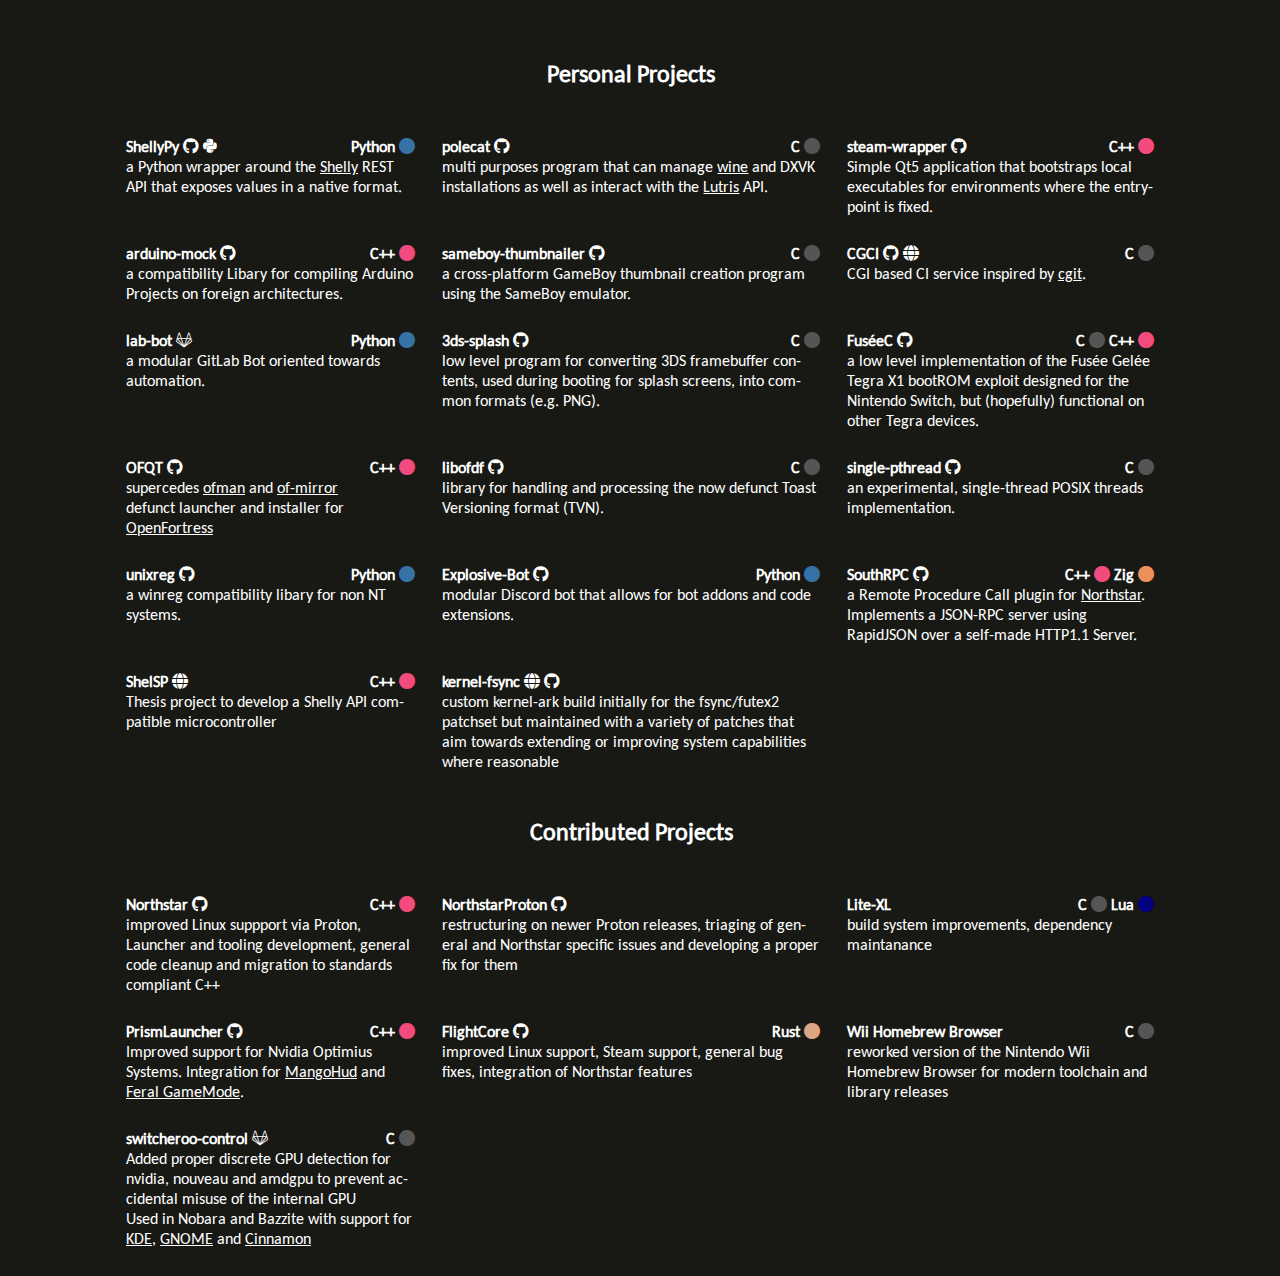
==== projects/index.html @ edec56d6 "remove of-mirror, update southrpc, add shelsp, kernel-fsync switcheroo-control" ====
<!DOCTYPE html>
<html lang="en">
    <head>
        <title>Jan Drögehoff</title>
        <meta charset="utf-8">
        <meta name="viewport" content="width=device-width, initial-scale=1.0, maximum-scale=1.0, shrink-to-fit=no">
        <meta http-equiv="X-UA-Compatible" content="IE=Edge" />

        <link rel="icon" type="image/png" sizes="32x32" href="/favicons/favicon-32x32.png">
        <link rel="shortcut icon" href="/favicons/favicon.ico">

        <link rel="stylesheet" type="text/css" href="/fonts/Carlito.css">
        <link rel="stylesheet" type="text/css" href="/css/body.css">
        <link href="/thirdparty/fontawesome/css/fontawesome.css" rel="stylesheet">
        <link href="/thirdparty/fontawesome/css/brands.css" rel="stylesheet">
        <link href="/thirdparty/fontawesome/css/solid.css" rel="stylesheet">

        <meta property="theme-color" content="#c56c5f">
        <meta property="og:title" content="Jan Drögehoff">
        <meta property="og:description" content="Software Engineer and active Open-Source Contributor">
        <meta name="description" content="Software Engineer and active Open-Source Contributor.">
        <meta property="og:url" content="https://jandroegehoff.de">
        <meta property="og:type" content="website">
        <meta property="twitter:creator" content="@jandroegehoff">
    </head>
    <body>
        <div class="container">
            <div id="content">
                <div class="projects">
                    <table>
                        <tr>
                            <th></th>
                            <th><h2>Personal Projects</h2></th>
                            <th></th>
                        </tr>
                        <tr>
                            <td>
                                <b><a href="https://github.com/Jan200101/ShellyPy">ShellyPy</a></b> <a class="fab fa-github" href="https://github.com/Jan200101/ShellyPy"></a> <a class="fab fa-python" href="https://pypi.org/project/ShellyPy/"></a>
                                <span class="language">
                                    Python <i class="fa-solid fa-circle circle-lang-python"></i>
                                </span><br>
                                a Python wrapper around the <a class="underline" href="https://shelly.cloud/">Shelly</a> REST API that exposes values in a native format.
                            </td>
                            <td>
                                <b><a href="https://github.com/Jan200101/polecat">polecat</a></b> <a class="fab fa-github" href="https://github.com/Jan200101/polecat"></a>
                                <span class="language">
                                    C <i class="fa-solid fa-circle circle-lang-c"></i>
                                </span><br>
                                multi purposes program that can manage <a class="underline" href="https://en.wikipedia.org/wiki/Wine_(software)">wine</a> and DXVK installations as well as interact with the <a class="underline" href="https://lutris.net">Lutris</a> API.
                            </td>
                            <td>
                                <b><a href="https://github.com/Jan200101/steam-wrapper">steam-wrapper</a></b> <a class="fab fa-github" href="https://github.com/Jan200101/steam-wrapper"></a>
                                <span class="language">
                                    C++ <i class="fa-solid fa-circle circle-lang-cxx"></i>
                                </span><br>
                                Simple Qt5 application that bootstraps local executables for environments where the entrypoint is fixed.
                            </td>
                        </tr>
                        <tr>
                            <td>
                                <b><a href="https://github.com/Jan200101/arduino-mock">arduino-mock</a></b> <a class="fab fa-github" href="https://github.com/Jan200101/arduino-mock"></a>
                                <span class="language">
                                    C++ <i class="fa-solid fa-circle circle-lang-cxx"></i>
                                </span><br>
                                a compatibility Libary for compiling Arduino Projects on foreign architectures.
                            </td>
                            <td>
                                <b><a href="https://github.com/Jan200101/sameboy-thumbnailer">sameboy-thumbnailer</a></b> <a class="fab fa-github" href="https://github.com/Jan200101/sameboy-thumbnailer"></a>
                                <span class="language">
                                    C <i class="fa-solid fa-circle circle-lang-c"></i>
                                </span><br>
                                a cross-platform GameBoy thumbnail creation program using the SameBoy emulator.
                            </td>
                            <td>
                                <b><a href="https://github.com/Jan200101/cgci">CGCI</a></b> <a class="fab fa-github" href="https://github.com/Jan200101/cgci"></a> <a class="fa fa-globe" href="https://ci.jandroegehoff.de/" target="_blank"></a>
                                <span class="language">
                                    C <i class="fa-solid fa-circle circle-lang-c"></i>
                                </span><br>
                                CGI based CI service inspired by <a class="underline" href="https://git.zx2c4.com/cgit/about/">cgit</a>.
                            </td>
                        </tr>
                        <tr>
                            <td>
                                <b><a href="https://gitlab.com/modular-gitlab-bot/lab-bot">lab-bot</a></b> <a class="fab fa-gitlab" href="https://gitlab.com/modular-gitlab-bot/lab-bot"></a>
                                <span class="language">
                                    Python <i class="fa-solid fa-circle circle-lang-python"></i>
                                </span><br>
                                a modular GitLab Bot oriented towards automation.
                            </td>
                            <td>
                                <b><a href="https://github.com/Jan200101/3ds-splash">3ds-splash</a></b> <a class="fab fa-github" href="https://github.com/Jan200101/3ds-splash"></a>
                                <span class="language">
                                    C <i class="fa-solid fa-circle circle-lang-c"></i>
                                </span><br>
                                low level program for converting 3DS framebuffer contents, used during booting for splash screens, into common formats (e.g. PNG).
                            </td>
                            <td>
                                <b><a href="https://github.com/Jan200101/fuseec">FuséeC</a></b> <a class="fab fa-github" href="https://github.com/Jan200101/fuseec"></a>
                                <span class="language">
                                    C <i class="fa-solid fa-circle circle-lang-c"></i> C++ <i class="fa-solid fa-circle circle-lang-cxx"></i>
                                </span><br>
                                a low level implementation of the Fusée Gelée Tegra X1 bootROM exploit
                                designed for the Nintendo Switch, but (hopefully) functional on other Tegra devices.
                            </td>
                        </tr>
                        <tr>
                            <td>
                                <b><a href="https://github.com/Jan200101/OFQT">OFQT</a></b> <a class="fab fa-github" href="https://github.com/Jan200101/OFQT"></a>
                                <span class="language">
                                    C++ <i class="fa-solid fa-circle circle-lang-cxx"></i>
                                </span><br>
                                supercedes <a href="https://github.com/Jan200101/ofman" class="underline">ofman</a> and <a href="https://github.com/Jan200101/of-mirror" class="underline">of-mirror</a><br>
                                defunct launcher and installer for <a href="https://openfortress.fun/" class="underline">OpenFortress</a>
                            </td>
                            <td>
                                <b><a href="https://github.com/Jan200101/libofdf">libofdf</a></b> <a class="fab fa-github" href="https://github.com/Jan200101/libofdf"></a>
                                <span class="language">
                                    C <i class="fa-solid fa-circle circle-lang-c"></i>
                                </span><br>
                                library for handling and processing the now defunct Toast Versioning format (TVN).
                            </td>
                            <td>
                                <b><a href="https://github.com/Jan200101/single-pthread">single-pthread</a></b> <a class="fab fa-github" href="https://github.com/Jan200101/single-pthread"></a>
                                <span class="language">
                                    C <i class="fa-solid fa-circle circle-lang-c"></i>
                                </span><br>
                                an experimental, single-thread POSIX threads implementation.
                            </td>
                        </tr>
                        <tr>
                            <td>
                                <b><a href="https://github.com/Jan200101/unixreg">unixreg</a></b> <a class="fab fa-github" href="https://github.com/Jan200101/unixreg"></a>
                                <span class="language">
                                    Python <i class="fa-solid fa-circle circle-lang-python"></i>
                                </span><br>
                                a winreg compatibility libary for non NT systems.
                            </td>
                            <td>
                                <b><a href="https://github.com/Jan200101/Explosive-Bot">Explosive-Bot</a></b> <a class="fab fa-github" href="https://github.com/Jan200101/Explosive-Bot"></a>
                                <span class="language">
                                    Python <i class="fa-solid fa-circle circle-lang-python"></i>
                                </span><br>
                                modular Discord bot that allows for bot addons and code extensions.
                            </td>
                            <td>
                                <b><a href="https://github.com/Jan200101/SouthRPC">SouthRPC</a></b> <a class="fab fa-github" href="https://github.com/Jan200101/SouthRPC"></a>
                                <span class="language">
                                    C++ <i class="fa-solid fa-circle circle-lang-cxx"></i> Zig <i class="fa-solid fa-circle circle-lang-zig"></i>
                                </span><br>
                                a Remote Procedure Call plugin for <a href="https://northstar.tf" class="underline">Northstar</a>.
                                Implements a JSON-RPC server using RapidJSON over a self-made HTTP1.1 Server.
                            </td>
                        </tr>
                        <tr>
                            <td>
                                <b><a href="https://cgit.jandroegehoff.de/ShelSP.git/">ShelSP</a></b> <a class="fa-solid fa-globe" href="https://cgit.jandroegehoff.de/ShelSP.git/"></a>
                                <span class="language">
                                    C++ <i class="fa-solid fa-circle circle-lang-cxx"></i>
                                </span><br>
                                Thesis project to develop a Shelly API compatible microcontroller
                            </td>
                            <td>
                                <b><a href="https://pagure.io/kernel-fsync">kernel-fsync</a></b> <a class="fa-solid fa-globe" href="https://pagure.io/kernel-fsync"></a> <a class="fab fa-github" href="https://github.com/Jan200101/kernel-fsync"></a>
                                <span class="language">
                                </span><br>
                                custom kernel-ark build initially for the fsync/futex2 patchset but maintained with a variety of patches that aim towards extending or improving system capabilities where reasonable
                            </td>
                            <td>
                            </td>
                        </tr>

                        <tr>
                            <th></th>
                            <th><h2>Contributed Projects</h2></th>
                            <th></th>
                        </tr>
                        <tr>
                            <td>
                                <b><a href="https://northstar.tf/">Northstar</a> <a class="fab fa-github" href="https://github.com/R2Northstar/NorthstarLauncher"></a></b>
                                <span class="language">
                                    C++ <i class="fa-solid fa-circle circle-lang-cxx"></i>
                                </span><br>
                                improved Linux suppport via Proton, Launcher and tooling development, general code cleanup and migration to standards compliant C++
                            </td>
                            <td>
                                <b><a href="https://github.com/R2NorthstarTools/NorthstarProton">NorthstarProton</a> <a class="fab fa-github" href="https://github.com/R2NorthstarTools/NorthstarProton"></a></b>
                                <br>
                                restructuring on newer Proton releases, triaging of general and Northstar specific issues and developing  a proper fix for them
                            </td>
                            <td>
                                <b><a href="https://lite-xl.com/">Lite-XL</a></b>
                                <span class="language">
                                    C <i class="fa-solid fa-circle circle-lang-c"></i> Lua <i class="fa-solid fa-circle circle-lang-lua"></i>
                                </span><br>
                                build system improvements, dependency maintanance
                            </td>
                        </tr>
                        <tr>
                            <td>
                                <b><a href="https://prismlauncher.org/">PrismLauncher</a> <a class="fab fa-github" href="https://github.com/PrismLauncher/PrismLauncher"></a></b>
                                <span class="language">
                                    C++ <i class="fa-solid fa-circle circle-lang-cxx"></i>
                                </span><br>
                                Improved support for Nvidia Optimius Systems.
                                Integration for <a href="https://github.com/flightlessmango/MangoHud" class="underline">MangoHud</a> and <a href="https://github.com/FeralInteractive/gamemode" class="underline">Feral GameMode</a>.
                            </td>
                            <td>
                                <b><a href="https://github.com/R2NorthstarTools/FlightCore">FlightCore</a> <a class="fab fa-github" href="https://github.com/R2NorthstarTools/FlightCore"></a></b>
                                <span class="language">
                                    Rust <i class="fa-solid fa-circle circle-lang-rust"></i>
                                </span><br>
                                improved Linux support, Steam support, general bug fixes, integration of Northstar features
                            </td>
                            <td>
                                <b><a href="https://github.com/Jan200101/hbb">Wii Homebrew Browser</a></b>
                                <span class="language">
                                    C <i class="fa-solid fa-circle circle-lang-c"></i>
                                </span><br>
                                reworked version of the Nintendo Wii Homebrew Browser for modern toolchain and library releases
                            </td>
                        </tr>
                        <tr>
                            <td>
                                <b><a href="https://gitlab.freedesktop.org/hadess/switcheroo-control/">switcheroo-control</a> <a class="fab fa-gitlab" href="https://gitlab.freedesktop.org/hadess/switcheroo-control/"></a></b>
                                <span class="language">
                                    C <i class="fa-solid fa-circle circle-lang-c"></i>
                                </span><br>
                                Added proper discrete GPU detection for nvidia, nouveau and amdgpu to prevent accidental misuse of the internal GPU<br>
                                Used in Nobara and Bazzite with support for <a href="https://invent.kde.org/frameworks/kio/-/merge_requests/1556" class="underline">KDE</a>, <a href="https://gitlab.gnome.org/GNOME/gnome-shell/-/merge_requests/3193" class="underline">GNOME</a> and <a href="https://github.com/linuxmint/xapp/pull/178" class="underline">Cinnamon</a>
                            </td>
                            <td>
                            </td>
                            <td>
                            </td>
                        </tr>
                    </table>
                </div>
            </div>
        </div>
    </body>
</html>
---- fonts/Carlito.css ----
@font-face {
  font-family: 'Carlito';
  font-style: normal;
  font-weight: normal;
  font-display: auto;
  font-display: swap;
  src: url("../thirdparty/carlito/Carlito-Regular.ttf") format("truetype");
}
---- css/body.css ----
:root
{
   --transparency: 0.85;
   --icon-color: var(--background-color);
   --icon-hover-color: #404040;
   --icon-background: var(--font-color);
   --icon-width: 50px;
   --icon-height: 50px;


   --background-color: #181915;
   --font-color: white;

   font-family: Carlito, Sans-serif, Arial;
}

html, body
{
    scroll-behavior: smooth;
    height: 99%;
    margin: 0;
    color: var(--font-color);
    background-color: var(--background-color);
}

a:link,
a:visited
{
    color: var(--font-color);
    text-decoration: none;
}

.underline,
.underline:link,
.underline:visited
{
    text-decoration: underline;
}

h1
{
    margin: 0;
}

.container
{
    width: 100%;
    height: 100%;
}

.container .right,
.container .left
{
    display: flex;
    position: relative;

    height: 100%;
    width: 50%;

    align-items: center;
    justify-content: center;

}

.container .right
{
    float: right;
}

.container .left
{
    float: left;
}

.container div .info,
.container div .person
{
    display: flex;
    vertical-align: top;
    hyphens: auto;
    overflow-wrap: break-word;
}

.container div .person
{
    width: 35vw;

}

.container div .person .description
{
    width: 100%;
    margin-left: auto;
    margin-right: auto;
    text-align: center;
}

.container div .person .description img
{
    width: 192px;
    border-radius: 50%;
    display: block;
    margin-left: auto;
    margin-right: auto;
}

.container div .person .description .arrow
{
    position: absolute;
    display: none;
    bottom: 10%;
    left: 0;
    right: 0;
    font-size: 2.5em;
}

.container div .info
{
    margin-top: 5.5vh;
    width: 45vw;
}

.container div .info ul
{
    list-style-type: none;
}

.container div .info .links
{
    word-spacing: 8px;
}

.container div .info .links a
{
    font-size: 2.7em;
    width: var(--icon-width);
    height: var(--icon-height);
    text-align: center;
    line-height: var(--icon-height);
    color: var(--icon-color);
    background-color: var(--icon-background);
    border: 7px solid var(--icon-background);
    border-radius: 100%;
    margin-bottom: 15px;
}

.container div .info .links a:link,
.container div .info .links a:visited
{
    color: var(--icon-color);
    text-decoration: none;
}

.container div .info .links a:hover
{
    color: var(--icon-hover-color);
}

.container div .info .more {
    padding-left: 10px;
}

.container div .projects {
    margin: 16px 0 16px 0;
}

.container div .projects table {
    border-spacing: 25px;

    margin-left: auto;
    margin-right: auto;

    max-width: 1080px;
}

.container div .projects table td,
.container div .projects table th
{
    vertical-align: top;
    hyphens: auto;
    overflow-wrap: break-word;
}

.container div .projects a:link:hover
{
    text-decoration: underline;
}

@media screen and (max-width:930px),
       screen and (max-height:640px)
{
    .container
    {
        height: 105%;
    }

    .container .right,
    .container .left
    {
        width: 100%;
    }

    .container div .info,
    .container div .person
    {
        width: 75% !important;
    }

    .container div .info ul {
        padding-inline-start: 20px;
    }

    @media screen and (min-height: 420px)
    {
        .container div .person .description .arrow
        {
            display: block;
        }
    }
}

@media screen and (max-width:440px)
{
    .container div .info,
    .container div .person
    {
        width: 85% !important;
    }
}

@media screen and (max-width:390px)
{
    .container div .info,
    .container div .person
    {
        width: 95% !important;
    }

    .container div .info ul {
        padding-inline-start: 0;
    }
}


@media screen and (max-width: 580px)
{
    .container div .projects
    {
        padding: 0;
    }
}

.language {
    float: right;
    font-weight: bold;
}

.circle-lang-python { color: #3572A5; }
.circle-lang-lua { color: #000080; }
.circle-lang-c { color: #555555; }
.circle-lang-cxx { color: #f34b7d; }
.circle-lang-zig { color: #ec915c; }
.circle-lang-rust { color: #dea584; }
---- thirdparty/fontawesome/css/brands.css ----
/*!
 * Font Awesome Free 6.1.1 by @fontawesome - https://fontawesome.com
 * License - https://fontawesome.com/license/free (Icons: CC BY 4.0, Fonts: SIL OFL 1.1, Code: MIT License)
 * Copyright 2022 Fonticons, Inc.
 */
:root, :host {
  --fa-font-brands: normal 400 1em/1 "Font Awesome 6 Brands"; }

@font-face {
  font-family: 'Font Awesome 6 Brands';
  font-style: normal;
  font-weight: 400;
  font-display: block;
  src: url("../webfonts/fa-brands-400.woff2") format("woff2"), url("../webfonts/fa-brands-400.ttf") format("truetype"); }

.fab,
.fa-brands {
  font-family: 'Font Awesome 6 Brands';
  font-weight: 400; }

.fa-42-group:before {
  content: "\e080"; }

.fa-innosoft:before {
  content: "\e080"; }

.fa-500px:before {
  content: "\f26e"; }

.fa-accessible-icon:before {
  content: "\f368"; }

.fa-accusoft:before {
  content: "\f369"; }

.fa-adn:before {
  content: "\f170"; }

.fa-adversal:before {
  content: "\f36a"; }

.fa-affiliatetheme:before {
  content: "\f36b"; }

.fa-airbnb:before {
  content: "\f834"; }

.fa-algolia:before {
  content: "\f36c"; }

.fa-alipay:before {
  content: "\f642"; }

.fa-amazon:before {
  content: "\f270"; }

.fa-amazon-pay:before {
  content: "\f42c"; }

.fa-amilia:before {
  content: "\f36d"; }

.fa-android:before {
  content: "\f17b"; }

.fa-angellist:before {
  content: "\f209"; }

.fa-angrycreative:before {
  content: "\f36e"; }

.fa-angular:before {
  content: "\f420"; }

.fa-app-store:before {
  content: "\f36f"; }

.fa-app-store-ios:before {
  content: "\f370"; }

.fa-apper:before {
  content: "\f371"; }

.fa-apple:before {
  content: "\f179"; }

.fa-apple-pay:before {
  content: "\f415"; }

.fa-artstation:before {
  content: "\f77a"; }

.fa-asymmetrik:before {
  content: "\f372"; }

.fa-atlassian:before {
  content: "\f77b"; }

.fa-audible:before {
  content: "\f373"; }

.fa-autoprefixer:before {
  content: "\f41c"; }

.fa-avianex:before {
  content: "\f374"; }

.fa-aviato:before {
  content: "\f421"; }

.fa-aws:before {
  content: "\f375"; }

.fa-bandcamp:before {
  content: "\f2d5"; }

.fa-battle-net:before {
  content: "\f835"; }

.fa-behance:before {
  content: "\f1b4"; }

.fa-behance-square:before {
  content: "\f1b5"; }

.fa-bilibili:before {
  content: "\e3d9"; }

.fa-bimobject:before {
  content: "\f378"; }

.fa-bitbucket:before {
  content: "\f171"; }

.fa-bitcoin:before {
  content: "\f379"; }

.fa-bity:before {
  content: "\f37a"; }

.fa-black-tie:before {
  content: "\f27e"; }

.fa-blackberry:before {
  content: "\f37b"; }

.fa-blogger:before {
  content: "\f37c"; }

.fa-blogger-b:before {
  content: "\f37d"; }

.fa-bluetooth:before {
  content: "\f293"; }

.fa-bluetooth-b:before {
  content: "\f294"; }

.fa-bootstrap:before {
  content: "\f836"; }

.fa-bots:before {
  content: "\e340"; }

.fa-btc:before {
  content: "\f15a"; }

.fa-buffer:before {
  content: "\f837"; }

.fa-buromobelexperte:before {
  content: "\f37f"; }

.fa-buy-n-large:before {
  content: "\f8a6"; }

.fa-buysellads:before {
  content: "\f20d"; }

.fa-canadian-maple-leaf:before {
  content: "\f785"; }

.fa-cc-amazon-pay:before {
  content: "\f42d"; }

.fa-cc-amex:before {
  content: "\f1f3"; }

.fa-cc-apple-pay:before {
  content: "\f416"; }

.fa-cc-diners-club:before {
  content: "\f24c"; }

.fa-cc-discover:before {
  content: "\f1f2"; }

.fa-cc-jcb:before {
  content: "\f24b"; }

.fa-cc-mastercard:before {
  content: "\f1f1"; }

.fa-cc-paypal:before {
  content: "\f1f4"; }

.fa-cc-stripe:before {
  content: "\f1f5"; }

.fa-cc-visa:before {
  content: "\f1f0"; }

.fa-centercode:before {
  content: "\f380"; }

.fa-centos:before {
  content: "\f789"; }

.fa-chrome:before {
  content: "\f268"; }

.fa-chromecast:before {
  content: "\f838"; }

.fa-cloudflare:before {
  content: "\e07d"; }

.fa-cloudscale:before {
  content: "\f383"; }

.fa-cloudsmith:before {
  content: "\f384"; }

.fa-cloudversify:before {
  content: "\f385"; }

.fa-cmplid:before {
  content: "\e360"; }

.fa-codepen:before {
  content: "\f1cb"; }

.fa-codiepie:before {
  content: "\f284"; }

.fa-confluence:before {
  content: "\f78d"; }

.fa-connectdevelop:before {
  content: "\f20e"; }

.fa-contao:before {
  content: "\f26d"; }

.fa-cotton-bureau:before {
  content: "\f89e"; }

.fa-cpanel:before {
  content: "\f388"; }

.fa-creative-commons:before {
  content: "\f25e"; }

.fa-creative-commons-by:before {
  content: "\f4e7"; }

.fa-creative-commons-nc:before {
  content: "\f4e8"; }

.fa-creative-commons-nc-eu:before {
  content: "\f4e9"; }

.fa-creative-commons-nc-jp:before {
  content: "\f4ea"; }

.fa-creative-commons-nd:before {
  content: "\f4eb"; }

.fa-creative-commons-pd:before {
  content: "\f4ec"; }

.fa-creative-commons-pd-alt:before {
  content: "\f4ed"; }

.fa-creative-commons-remix:before {
  content: "\f4ee"; }

.fa-creative-commons-sa:before {
  content: "\f4ef"; }

.fa-creative-commons-sampling:before {
  content: "\f4f0"; }

.fa-creative-commons-sampling-plus:before {
  content: "\f4f1"; }

.fa-creative-commons-share:before {
  content: "\f4f2"; }

.fa-creative-commons-zero:before {
  content: "\f4f3"; }

.fa-critical-role:before {
  content: "\f6c9"; }

.fa-css3:before {
  content: "\f13c"; }

.fa-css3-alt:before {
  content: "\f38b"; }

.fa-cuttlefish:before {
  content: "\f38c"; }

.fa-d-and-d:before {
  content: "\f38d"; }

.fa-d-and-d-beyond:before {
  content: "\f6ca"; }

.fa-dailymotion:before {
  content: "\e052"; }

.fa-dashcube:before {
  content: "\f210"; }

.fa-deezer:before {
  content: "\e077"; }

.fa-delicious:before {
  content: "\f1a5"; }

.fa-deploydog:before {
  content: "\f38e"; }

.fa-deskpro:before {
  content: "\f38f"; }

.fa-dev:before {
  content: "\f6cc"; }

.fa-deviantart:before {
  content: "\f1bd"; }

.fa-dhl:before {
  content: "\f790"; }

.fa-diaspora:before {
  content: "\f791"; }

.fa-digg:before {
  content: "\f1a6"; }

.fa-digital-ocean:before {
  content: "\f391"; }

.fa-discord:before {
  content: "\f392"; }

.fa-discourse:before {
  content: "\f393"; }

.fa-dochub:before {
  content: "\f394"; }

.fa-docker:before {
  content: "\f395"; }

.fa-draft2digital:before {
  content: "\f396"; }

.fa-dribbble:before {
  content: "\f17d"; }

.fa-dribbble-square:before {
  content: "\f397"; }

.fa-dropbox:before {
  content: "\f16b"; }

.fa-drupal:before {
  content: "\f1a9"; }

.fa-dyalog:before {
  content: "\f399"; }

.fa-earlybirds:before {
  content: "\f39a"; }

.fa-ebay:before {
  content: "\f4f4"; }

.fa-edge:before {
  content: "\f282"; }

.fa-edge-legacy:before {
  content: "\e078"; }

.fa-elementor:before {
  content: "\f430"; }

.fa-ello:before {
  content: "\f5f1"; }

.fa-ember:before {
  content: "\f423"; }

.fa-empire:before {
  content: "\f1d1"; }

.fa-envira:before {
  content: "\f299"; }

.fa-erlang:before {
  content: "\f39d"; }

.fa-ethereum:before {
  content: "\f42e"; }

.fa-etsy:before {
  content: "\f2d7"; }

.fa-evernote:before {
  content: "\f839"; }

.fa-expeditedssl:before {
  content: "\f23e"; }

.fa-facebook:before {
  content: "\f09a"; }

.fa-facebook-f:before {
  content: "\f39e"; }

.fa-facebook-messenger:before {
  content: "\f39f"; }

.fa-facebook-square:before {
  content: "\f082"; }

.fa-fantasy-flight-games:before {
  content: "\f6dc"; }

.fa-fedex:before {
  content: "\f797"; }

.fa-fedora:before {
  content: "\f798"; }

.fa-figma:before {
  content: "\f799"; }

.fa-firefox:before {
  content: "\f269"; }

.fa-firefox-browser:before {
  content: "\e007"; }

.fa-first-order:before {
  content: "\f2b0"; }

.fa-first-order-alt:before {
  content: "\f50a"; }

.fa-firstdraft:before {
  content: "\f3a1"; }

.fa-flickr:before {
  content: "\f16e"; }

.fa-flipboard:before {
  content: "\f44d"; }

.fa-fly:before {
  content: "\f417"; }

.fa-font-awesome:before {
  content: "\f2b4"; }

.fa-font-awesome-flag:before {
  content: "\f2b4"; }

.fa-font-awesome-logo-full:before {
  content: "\f2b4"; }

.fa-fonticons:before {
  content: "\f280"; }

.fa-fonticons-fi:before {
  content: "\f3a2"; }

.fa-fort-awesome:before {
  content: "\f286"; }

.fa-fort-awesome-alt:before {
  content: "\f3a3"; }

.fa-forumbee:before {
  content: "\f211"; }

.fa-foursquare:before {
  content: "\f180"; }

.fa-free-code-camp:before {
  content: "\f2c5"; }

.fa-freebsd:before {
  content: "\f3a4"; }

.fa-fulcrum:before {
  content: "\f50b"; }

.fa-galactic-republic:before {
  content: "\f50c"; }

.fa-galactic-senate:before {
  content: "\f50d"; }

.fa-get-pocket:before {
  content: "\f265"; }

.fa-gg:before {
  content: "\f260"; }

.fa-gg-circle:before {
  content: "\f261"; }

.fa-git:before {
  content: "\f1d3"; }

.fa-git-alt:before {
  content: "\f841"; }

.fa-git-square:before {
  content: "\f1d2"; }

.fa-github:before {
  content: "\f09b"; }

.fa-github-alt:before {
  content: "\f113"; }

.fa-github-square:before {
  content: "\f092"; }

.fa-gitkraken:before {
  content: "\f3a6"; }

.fa-gitlab:before {
  content: "\f296"; }

.fa-gitter:before {
  content: "\f426"; }

.fa-glide:before {
  content: "\f2a5"; }

.fa-glide-g:before {
  content: "\f2a6"; }

.fa-gofore:before {
  content: "\f3a7"; }

.fa-golang:before {
  content: "\e40f"; }

.fa-goodreads:before {
  content: "\f3a8"; }

.fa-goodreads-g:before {
  content: "\f3a9"; }

.fa-google:before {
  content: "\f1a0"; }

.fa-google-drive:before {
  content: "\f3aa"; }

.fa-google-pay:before {
  content: "\e079"; }

.fa-google-play:before {
  content: "\f3ab"; }

.fa-google-plus:before {
  content: "\f2b3"; }

.fa-google-plus-g:before {
  content: "\f0d5"; }

.fa-google-plus-square:before {
  content: "\f0d4"; }

.fa-google-wallet:before {
  content: "\f1ee"; }

.fa-gratipay:before {
  content: "\f184"; }

.fa-grav:before {
  content: "\f2d6"; }

.fa-gripfire:before {
  content: "\f3ac"; }

.fa-grunt:before {
  content: "\f3ad"; }

.fa-guilded:before {
  content: "\e07e"; }

.fa-gulp:before {
  content: "\f3ae"; }

.fa-hacker-news:before {
  content: "\f1d4"; }

.fa-hacker-news-square:before {
  content: "\f3af"; }

.fa-hackerrank:before {
  content: "\f5f7"; }

.fa-hashnode:before {
  content: "\e499"; }

.fa-hips:before {
  content: "\f452"; }

.fa-hire-a-helper:before {
  content: "\f3b0"; }

.fa-hive:before {
  content: "\e07f"; }

.fa-hooli:before {
  content: "\f427"; }

.fa-hornbill:before {
  content: "\f592"; }

.fa-hotjar:before {
  content: "\f3b1"; }

.fa-houzz:before {
  content: "\f27c"; }

.fa-html5:before {
  content: "\f13b"; }

.fa-hubspot:before {
  content: "\f3b2"; }

.fa-ideal:before {
  content: "\e013"; }

.fa-imdb:before {
  content: "\f2d8"; }

.fa-instagram:before {
  content: "\f16d"; }

.fa-instagram-square:before {
  content: "\e055"; }

.fa-instalod:before {
  content: "\e081"; }

.fa-intercom:before {
  content: "\f7af"; }

.fa-internet-explorer:before {
  content: "\f26b"; }

.fa-invision:before {
  content: "\f7b0"; }

.fa-ioxhost:before {
  content: "\f208"; }

.fa-itch-io:before {
  content: "\f83a"; }

.fa-itunes:before {
  content: "\f3b4"; }

.fa-itunes-note:before {
  content: "\f3b5"; }

.fa-java:before {
  content: "\f4e4"; }

.fa-jedi-order:before {
  content: "\f50e"; }

.fa-jenkins:before {
  content: "\f3b6"; }

.fa-jira:before {
  content: "\f7b1"; }

.fa-joget:before {
  content: "\f3b7"; }

.fa-joomla:before {
  content: "\f1aa"; }

.fa-js:before {
  content: "\f3b8"; }

.fa-js-square:before {
  content: "\f3b9"; }

.fa-jsfiddle:before {
  content: "\f1cc"; }

.fa-kaggle:before {
  content: "\f5fa"; }

.fa-keybase:before {
  content: "\f4f5"; }

.fa-keycdn:before {
  content: "\f3ba"; }

.fa-kickstarter:before {
  content: "\f3bb"; }

.fa-kickstarter-k:before {
  content: "\f3bc"; }

.fa-korvue:before {
  content: "\f42f"; }

.fa-laravel:before {
  content: "\f3bd"; }

.fa-lastfm:before {
  content: "\f202"; }

.fa-lastfm-square:before {
  content: "\f203"; }

.fa-leanpub:before {
  content: "\f212"; }

.fa-less:before {
  content: "\f41d"; }

.fa-line:before {
  content: "\f3c0"; }

.fa-linkedin:before {
  content: "\f08c"; }

.fa-linkedin-in:before {
  content: "\f0e1"; }

.fa-linode:before {
  content: "\f2b8"; }

.fa-linux:before {
  content: "\f17c"; }

.fa-lyft:before {
  content: "\f3c3"; }

.fa-magento:before {
  content: "\f3c4"; }

.fa-mailchimp:before {
  content: "\f59e"; }

.fa-mandalorian:before {
  content: "\f50f"; }

.fa-markdown:before {
  content: "\f60f"; }

.fa-mastodon:before {
  content: "\f4f6"; }

.fa-maxcdn:before {
  content: "\f136"; }

.fa-mdb:before {
  content: "\f8ca"; }

.fa-medapps:before {
  content: "\f3c6"; }

.fa-medium:before {
  content: "\f23a"; }

.fa-medium-m:before {
  content: "\f23a"; }

.fa-medrt:before {
  content: "\f3c8"; }

.fa-meetup:before {
  content: "\f2e0"; }

.fa-megaport:before {
  content: "\f5a3"; }

.fa-mendeley:before {
  content: "\f7b3"; }

.fa-microblog:before {
  content: "\e01a"; }

.fa-microsoft:before {
  content: "\f3ca"; }

.fa-mix:before {
  content: "\f3cb"; }

.fa-mixcloud:before {
  content: "\f289"; }

.fa-mixer:before {
  content: "\e056"; }

.fa-mizuni:before {
  content: "\f3cc"; }

.fa-modx:before {
  content: "\f285"; }

.fa-monero:before {
  content: "\f3d0"; }

.fa-napster:before {
  content: "\f3d2"; }

.fa-neos:before {
  content: "\f612"; }

.fa-nfc-directional:before {
  content: "\e530"; }

.fa-nfc-symbol:before {
  content: "\e531"; }

.fa-nimblr:before {
  content: "\f5a8"; }

.fa-node:before {
  content: "\f419"; }

.fa-node-js:before {
  content: "\f3d3"; }

.fa-npm:before {
  content: "\f3d4"; }

.fa-ns8:before {
  content: "\f3d5"; }

.fa-nutritionix:before {
  content: "\f3d6"; }

.fa-octopus-deploy:before {
  content: "\e082"; }

.fa-odnoklassniki:before {
  content: "\f263"; }

.fa-odnoklassniki-square:before {
  content: "\f264"; }

.fa-old-republic:before {
  content: "\f510"; }

.fa-opencart:before {
  content: "\f23d"; }

.fa-openid:before {
  content: "\f19b"; }

.fa-opera:before {
  content: "\f26a"; }

.fa-optin-monster:before {
  content: "\f23c"; }

.fa-orcid:before {
  content: "\f8d2"; }

.fa-osi:before {
  content: "\f41a"; }

.fa-padlet:before {
  content: "\e4a0"; }

.fa-page4:before {
  content: "\f3d7"; }

.fa-pagelines:before {
  content: "\f18c"; }

.fa-palfed:before {
  content: "\f3d8"; }

.fa-patreon:before {
  content: "\f3d9"; }

.fa-paypal:before {
  content: "\f1ed"; }

.fa-perbyte:before {
  content: "\e083"; }

.fa-periscope:before {
  content: "\f3da"; }

.fa-phabricator:before {
  content: "\f3db"; }

.fa-phoenix-framework:before {
  content: "\f3dc"; }

.fa-phoenix-squadron:before {
  content: "\f511"; }

.fa-php:before {
  content: "\f457"; }

.fa-pied-piper:before {
  content: "\f2ae"; }

.fa-pied-piper-alt:before {
  content: "\f1a8"; }

.fa-pied-piper-hat:before {
  content: "\f4e5"; }

.fa-pied-piper-pp:before {
  content: "\f1a7"; }

.fa-pied-piper-square:before {
  content: "\e01e"; }

.fa-pinterest:before {
  content: "\f0d2"; }

.fa-pinterest-p:before {
  content: "\f231"; }

.fa-pinterest-square:before {
  content: "\f0d3"; }

.fa-pix:before {
  content: "\e43a"; }

.fa-playstation:before {
  content: "\f3df"; }

.fa-product-hunt:before {
  content: "\f288"; }

.fa-pushed:before {
  content: "\f3e1"; }

.fa-python:before {
  content: "\f3e2"; }

.fa-qq:before {
  content: "\f1d6"; }

.fa-quinscape:before {
  content: "\f459"; }

.fa-quora:before {
  content: "\f2c4"; }

.fa-r-project:before {
  content: "\f4f7"; }

.fa-raspberry-pi:before {
  content: "\f7bb"; }

.fa-ravelry:before {
  content: "\f2d9"; }

.fa-react:before {
  content: "\f41b"; }

.fa-reacteurope:before {
  content: "\f75d"; }

.fa-readme:before {
  content: "\f4d5"; }

.fa-rebel:before {
  content: "\f1d0"; }

.fa-red-river:before {
  content: "\f3e3"; }

.fa-reddit:before {
  content: "\f1a1"; }

.fa-reddit-alien:before {
  content: "\f281"; }

.fa-reddit-square:before {
  content: "\f1a2"; }

.fa-redhat:before {
  content: "\f7bc"; }

.fa-renren:before {
  content: "\f18b"; }

.fa-replyd:before {
  content: "\f3e6"; }

.fa-researchgate:before {
  content: "\f4f8"; }

.fa-resolving:before {
  content: "\f3e7"; }

.fa-rev:before {
  content: "\f5b2"; }

.fa-rocketchat:before {
  content: "\f3e8"; }

.fa-rockrms:before {
  content: "\f3e9"; }

.fa-rust:before {
  content: "\e07a"; }

.fa-safari:before {
  content: "\f267"; }

.fa-salesforce:before {
  content: "\f83b"; }

.fa-sass:before {
  content: "\f41e"; }

.fa-schlix:before {
  content: "\f3ea"; }

.fa-screenpal:before {
  content: "\e570"; }

.fa-scribd:before {
  content: "\f28a"; }

.fa-searchengin:before {
  content: "\f3eb"; }

.fa-sellcast:before {
  content: "\f2da"; }

.fa-sellsy:before {
  content: "\f213"; }

.fa-servicestack:before {
  content: "\f3ec"; }

.fa-shirtsinbulk:before {
  content: "\f214"; }

.fa-shopify:before {
  content: "\e057"; }

.fa-shopware:before {
  content: "\f5b5"; }

.fa-simplybuilt:before {
  content: "\f215"; }

.fa-sistrix:before {
  content: "\f3ee"; }

.fa-sith:before {
  content: "\f512"; }

.fa-sitrox:before {
  content: "\e44a"; }

.fa-sketch:before {
  content: "\f7c6"; }

.fa-skyatlas:before {
  content: "\f216"; }

.fa-skype:before {
  content: "\f17e"; }

.fa-slack:before {
  content: "\f198"; }

.fa-slack-hash:before {
  content: "\f198"; }

.fa-slideshare:before {
  content: "\f1e7"; }

.fa-snapchat:before {
  content: "\f2ab"; }

.fa-snapchat-ghost:before {
  content: "\f2ab"; }

.fa-snapchat-square:before {
  content: "\f2ad"; }

.fa-soundcloud:before {
  content: "\f1be"; }

.fa-sourcetree:before {
  content: "\f7d3"; }

.fa-speakap:before {
  content: "\f3f3"; }

.fa-speaker-deck:before {
  content: "\f83c"; }

.fa-spotify:before {
  content: "\f1bc"; }

.fa-square-font-awesome:before {
  content: "\f425"; }

.fa-square-font-awesome-stroke:before {
  content: "\f35c"; }

.fa-font-awesome-alt:before {
  content: "\f35c"; }

.fa-squarespace:before {
  content: "\f5be"; }

.fa-stack-exchange:before {
  content: "\f18d"; }

.fa-stack-overflow:before {
  content: "\f16c"; }

.fa-stackpath:before {
  content: "\f842"; }

.fa-staylinked:before {
  content: "\f3f5"; }

.fa-steam:before {
  content: "\f1b6"; }

.fa-steam-square:before {
  content: "\f1b7"; }

.fa-steam-symbol:before {
  content: "\f3f6"; }

.fa-sticker-mule:before {
  content: "\f3f7"; }

.fa-strava:before {
  content: "\f428"; }

.fa-stripe:before {
  content: "\f429"; }

.fa-stripe-s:before {
  content: "\f42a"; }

.fa-studiovinari:before {
  content: "\f3f8"; }

.fa-stumbleupon:before {
  content: "\f1a4"; }

.fa-stumbleupon-circle:before {
  content: "\f1a3"; }

.fa-superpowers:before {
  content: "\f2dd"; }

.fa-supple:before {
  content: "\f3f9"; }

.fa-suse:before {
  content: "\f7d6"; }

.fa-swift:before {
  content: "\f8e1"; }

.fa-symfony:before {
  content: "\f83d"; }

.fa-teamspeak:before {
  content: "\f4f9"; }

.fa-telegram:before {
  content: "\f2c6"; }

.fa-telegram-plane:before {
  content: "\f2c6"; }

.fa-tencent-weibo:before {
  content: "\f1d5"; }

.fa-the-red-yeti:before {
  content: "\f69d"; }

.fa-themeco:before {
  content: "\f5c6"; }

.fa-themeisle:before {
  content: "\f2b2"; }

.fa-think-peaks:before {
  content: "\f731"; }

.fa-tiktok:before {
  content: "\e07b"; }

.fa-trade-federation:before {
  content: "\f513"; }

.fa-trello:before {
  content: "\f181"; }

.fa-tumblr:before {
  content: "\f173"; }

.fa-tumblr-square:before {
  content: "\f174"; }

.fa-twitch:before {
  content: "\f1e8"; }

.fa-twitter:before {
  content: "\f099"; }

.fa-twitter-square:before {
  content: "\f081"; }

.fa-typo3:before {
  content: "\f42b"; }

.fa-uber:before {
  content: "\f402"; }

.fa-ubuntu:before {
  content: "\f7df"; }

.fa-uikit:before {
  content: "\f403"; }

.fa-umbraco:before {
  content: "\f8e8"; }

.fa-uncharted:before {
  content: "\e084"; }

.fa-uniregistry:before {
  content: "\f404"; }

.fa-unity:before {
  content: "\e049"; }

.fa-unsplash:before {
  content: "\e07c"; }

.fa-untappd:before {
  content: "\f405"; }

.fa-ups:before {
  content: "\f7e0"; }

.fa-usb:before {
  content: "\f287"; }

.fa-usps:before {
  content: "\f7e1"; }

.fa-ussunnah:before {
  content: "\f407"; }

.fa-vaadin:before {
  content: "\f408"; }

.fa-viacoin:before {
  content: "\f237"; }

.fa-viadeo:before {
  content: "\f2a9"; }

.fa-viadeo-square:before {
  content: "\f2aa"; }

.fa-viber:before {
  content: "\f409"; }

.fa-vimeo:before {
  content: "\f40a"; }

.fa-vimeo-square:before {
  content: "\f194"; }

.fa-vimeo-v:before {
  content: "\f27d"; }

.fa-vine:before {
  content: "\f1ca"; }

.fa-vk:before {
  content: "\f189"; }

.fa-vnv:before {
  content: "\f40b"; }

.fa-vuejs:before {
  content: "\f41f"; }

.fa-watchman-monitoring:before {
  content: "\e087"; }

.fa-waze:before {
  content: "\f83f"; }

.fa-weebly:before {
  content: "\f5cc"; }

.fa-weibo:before {
  content: "\f18a"; }

.fa-weixin:before {
  content: "\f1d7"; }

.fa-whatsapp:before {
  content: "\f232"; }

.fa-whatsapp-square:before {
  content: "\f40c"; }

.fa-whmcs:before {
  content: "\f40d"; }

.fa-wikipedia-w:before {
  content: "\f266"; }

.fa-windows:before {
  content: "\f17a"; }

.fa-wirsindhandwerk:before {
  content: "\e2d0"; }

.fa-wsh:before {
  content: "\e2d0"; }

.fa-wix:before {
  content: "\f5cf"; }

.fa-wizards-of-the-coast:before {
  content: "\f730"; }

.fa-wodu:before {
  content: "\e088"; }

.fa-wolf-pack-battalion:before {
  content: "\f514"; }

.fa-wordpress:before {
  content: "\f19a"; }

.fa-wordpress-simple:before {
  content: "\f411"; }

.fa-wpbeginner:before {
  content: "\f297"; }

.fa-wpexplorer:before {
  content: "\f2de"; }

.fa-wpforms:before {
  content: "\f298"; }

.fa-wpressr:before {
  content: "\f3e4"; }

.fa-xbox:before {
  content: "\f412"; }

.fa-xing:before {
  content: "\f168"; }

.fa-xing-square:before {
  content: "\f169"; }

.fa-y-combinator:before {
  content: "\f23b"; }

.fa-yahoo:before {
  content: "\f19e"; }

.fa-yammer:before {
  content: "\f840"; }

.fa-yandex:before {
  content: "\f413"; }

.fa-yandex-international:before {
  content: "\f414"; }

.fa-yarn:before {
  content: "\f7e3"; }

.fa-yelp:before {
  content: "\f1e9"; }

.fa-yoast:before {
  content: "\f2b1"; }

.fa-youtube:before {
  content: "\f167"; }

.fa-youtube-square:before {
  content: "\f431"; }

.fa-zhihu:before {
  content: "\f63f"; }
---- thirdparty/fontawesome/css/solid.css ----
/*!
 * Font Awesome Free 6.1.1 by @fontawesome - https://fontawesome.com
 * License - https://fontawesome.com/license/free (Icons: CC BY 4.0, Fonts: SIL OFL 1.1, Code: MIT License)
 * Copyright 2022 Fonticons, Inc.
 */
:root, :host {
  --fa-font-solid: normal 900 1em/1 "Font Awesome 6 Free"; }

@font-face {
  font-family: 'Font Awesome 6 Free';
  font-style: normal;
  font-weight: 900;
  font-display: block;
  src: url("../webfonts/fa-solid-900.woff2") format("woff2"), url("../webfonts/fa-solid-900.ttf") format("truetype"); }

.fas,
.fa-solid {
  font-family: 'Font Awesome 6 Free';
  font-weight: 900; }
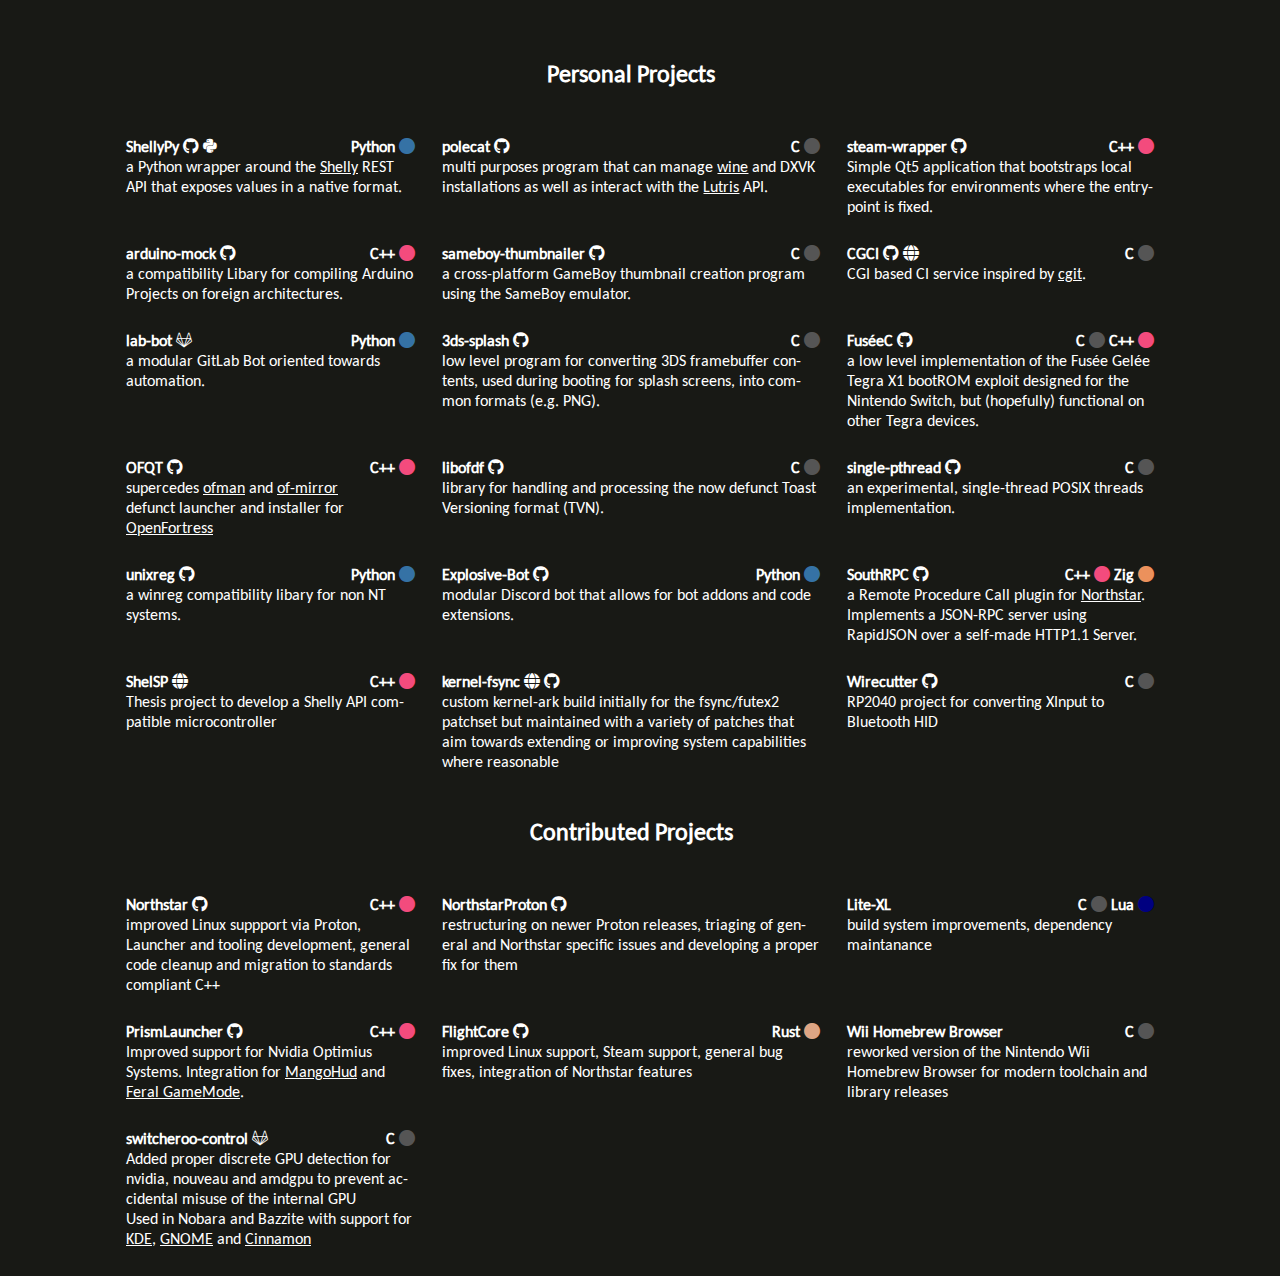
==== commit d3c5f686: "add wirecutter project" ====
--- a/projects/index.html
+++ b/projects/index.html
@@ -167,6 +167,11 @@
                                 custom kernel-ark build initially for the fsync/futex2 patchset but maintained with a variety of patches that aim towards extending or improving system capabilities where reasonable
                             </td>
                             <td>
+                                <b><a href="https://github.com/Jan200101/Wirecutter">Wirecutter</a></b> <a class="fab fa-github" href="https://github.com/Jan200101/Wirecutter"></a>
+                                <span class="language">
+                                    C <i class="fa-solid fa-circle circle-lang-c"></i>
+                                </span><br>
+                                RP2040 project for converting XInput to Bluetooth HID 
                             </td>
                         </tr>
 
